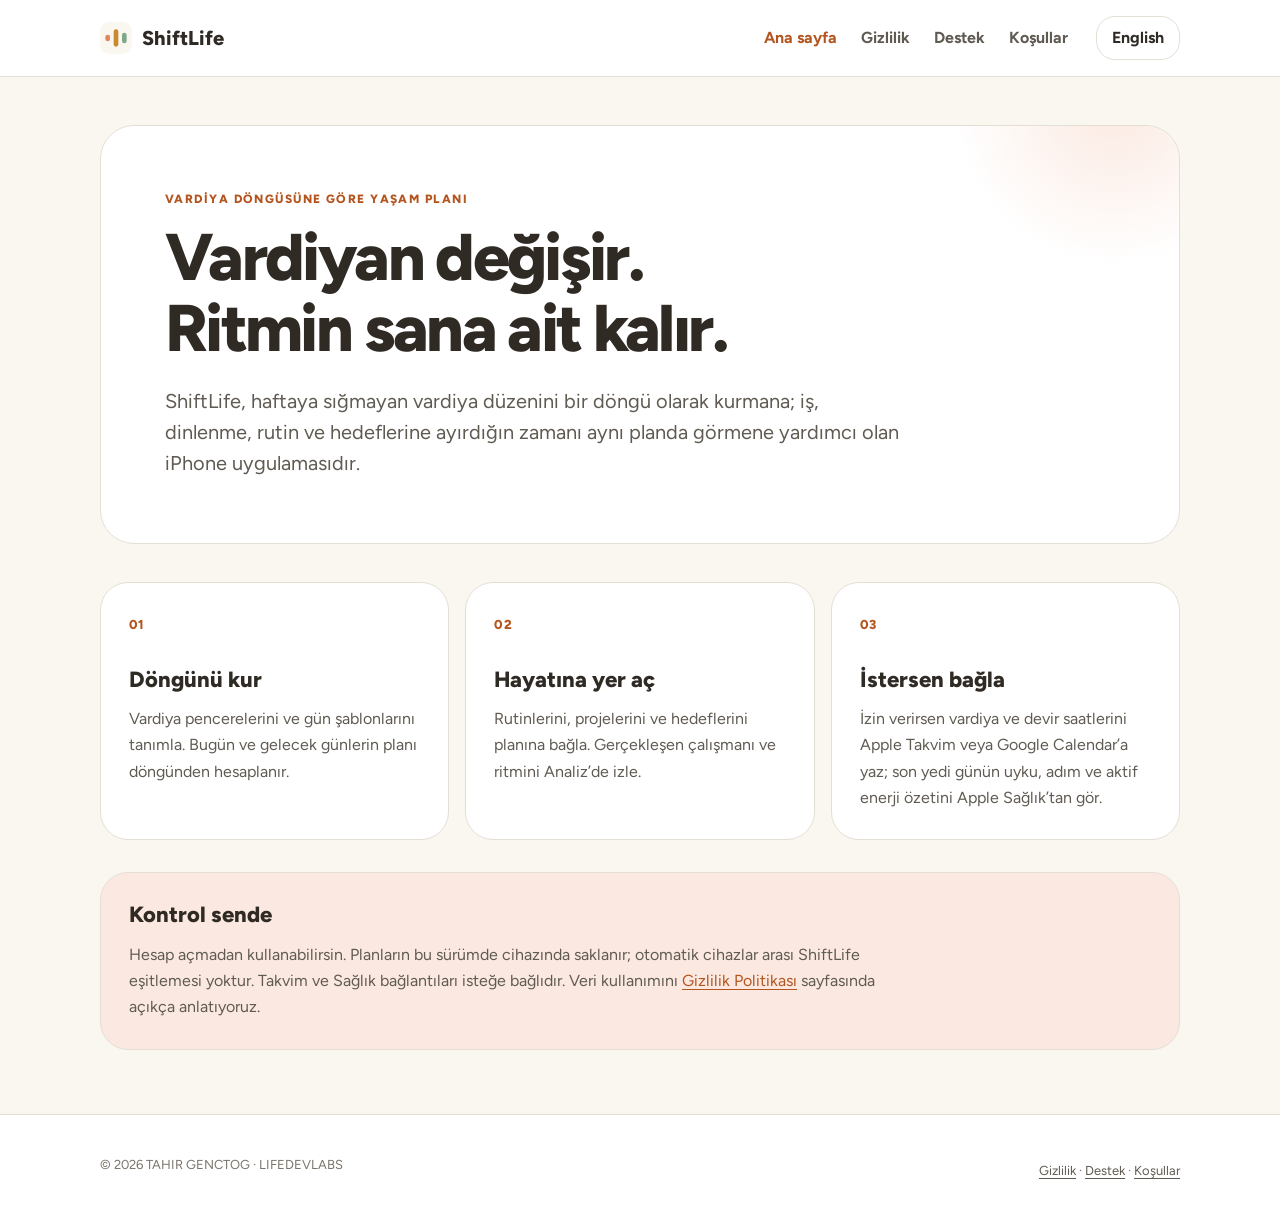
==== index.html @ fd362198 "Publish bilingual ShiftLife support and legal pages" ====
<!doctype html>
<html lang="tr">
<head>
  <meta charset="utf-8">
  <meta name="viewport" content="width=device-width, initial-scale=1">
  <meta name="color-scheme" content="light dark">
  <meta name="description" content="Vardiya döngüne göre gününü, hedeflerini ve dinlenmeni planla.">
  <meta property="og:type" content="website">
  <meta property="og:title" content="ShiftLife · Vardiya Ritmi">
  <meta property="og:description" content="Vardiya döngüne göre gününü, hedeflerini ve dinlenmeni planla.">
  <meta property="og:url" content="https://thrgnctg.github.io/">
  <link rel="canonical" href="https://thrgnctg.github.io/">
  <link rel="alternate" hreflang="tr" href="https://thrgnctg.github.io/">
  <link rel="alternate" hreflang="en" href="https://thrgnctg.github.io/en/">
  <link rel="icon" type="image/svg+xml" href="/favicon.svg">
  <link rel="stylesheet" href="/style.css">
  <title>ShiftLife · Vardiya Ritmi</title>
</head>
<body>
<a class="skip" href="#content">İçeriğe geç</a>
<header class="site-header"><div class="shell header-inner">
  <a class="brand" href="/" aria-label="ShiftLife"><img src="/favicon.svg" alt="" width="32" height="32"><span>ShiftLife</span></a>
  <nav aria-label="Ana menü"><a href="/" aria-current="page">Ana sayfa</a><a href="/privacy/">Gizlilik</a><a href="/support/">Destek</a><a href="/terms/">Koşullar</a></nav>
  <a class="lang" href="/en/" lang="en" hreflang="en">English</a>
</div></header>
<main id="content" class="shell">
  <div class="hero"><p class="eyebrow">VARDİYA DÖNGÜSÜNE GÖRE YAŞAM PLANI</p><h1>Vardiyan değişir.<br>Ritmin sana ait kalır.</h1><p class="lead">ShiftLife, haftaya sığmayan vardiya düzenini bir döngü olarak kurmana; iş, dinlenme, rutin ve hedeflerine ayırdığın zamanı aynı planda görmene yardımcı olan iPhone uygulamasıdır.</p></div>

<section class="card-grid" aria-label="Özellikler">
  <article class="card"><span class="card-index">01</span><h2>Döngünü kur</h2><p>Vardiya pencerelerini ve gün şablonlarını tanımla. Bugün ve gelecek günlerin planı döngünden hesaplanır.</p></article>
  <article class="card"><span class="card-index">02</span><h2>Hayatına yer aç</h2><p>Rutinlerini, projelerini ve hedeflerini planına bağla. Gerçekleşen çalışmanı ve ritmini Analiz’de izle.</p></article>
  <article class="card"><span class="card-index">03</span><h2>İstersen bağla</h2><p>İzin verirsen vardiya ve devir saatlerini Apple Takvim veya Google Calendar’a yaz; son yedi günün uyku, adım ve aktif enerji özetini Apple Sağlık’tan gör.</p></article>
</section>
<section class="notice"><h2>Kontrol sende</h2><p>Hesap açmadan kullanabilirsin. Planların bu sürümde cihazında saklanır; otomatik cihazlar arası ShiftLife eşitlemesi yoktur. Takvim ve Sağlık bağlantıları isteğe bağlıdır. Veri kullanımını <a href="/privacy/">Gizlilik Politikası</a> sayfasında açıkça anlatıyoruz.</p></section>

</main>
<footer class="site-footer"><div class="shell footer-inner"><p>© 2026 TAHIR GENCTOG · LIFEDEVLABS</p><p><a href="/privacy/">Gizlilik</a> · <a href="/support/">Destek</a> · <a href="/terms/">Koşullar</a></p></div></footer>
</body>
</html>
---- style.css ----
@font-face {
  font-family: Figtree;
  src: url('/fonts/Figtree-Regular.ttf') format('truetype');
  font-style: normal;
  font-weight: 400;
  font-display: swap;
}
@font-face {
  font-family: Figtree;
  src: url('/fonts/Figtree-Bold.ttf') format('truetype');
  font-style: normal;
  font-weight: 700;
  font-display: swap;
}
@font-face {
  font-family: Figtree;
  src: url('/fonts/Figtree-ExtraBold.ttf') format('truetype');
  font-style: normal;
  font-weight: 800;
  font-display: swap;
}
:root {
  color-scheme: light dark;
  --bg: #FAF7F1;
  --surface: #FFFFFF;
  --sunken: #F1ECE3;
  --line: #E4DFD5;
  --ink: #2F2A24;
  --ink-2: #605B52;
  --ink-3: #7A756C;
  --accent: #E8845C;
  --accent-tint: #FBE9E1;
  --accent-ink: #B4551F;
  --round: #456B4F;
  --amber: #C98A2E;
  --radius-card: 28px;
  --radius-row: 19px;
}
@media (prefers-color-scheme: dark) {
  :root {
    --bg: #1C1814;
    --surface: #25201B;
    --sunken: #332C25;
    --line: #3D362E;
    --ink: #F5EFE6;
    --ink-2: #B9AFA1;
    --ink-3: #9C9285;
    --accent: #F79A72;
    --accent-tint: #3A241A;
    --accent-ink: #FFBFA0;
    --round: #7FC9A0;
    --amber: #EFBC66;
  }
}
* { box-sizing: border-box; }
html { scroll-behavior: smooth; }
body {
  margin: 0;
  background: var(--bg);
  color: var(--ink);
  font-family: Figtree, -apple-system, BlinkMacSystemFont, sans-serif;
  font-size: 16px;
  line-height: 1.65;
}
img { display: block; max-width: 100%; }
a { color: var(--accent-ink); text-decoration-thickness: 1px; text-underline-offset: 3px; }
a:hover { text-decoration-thickness: 2px; }
a:focus-visible { outline: 3px solid var(--accent); outline-offset: 4px; border-radius: 4px; }
.shell { width: min(100% - 48px, 1080px); margin-inline: auto; }
.skip { position: absolute; left: 16px; top: -80px; z-index: 5; background: var(--surface); padding: 10px 16px; }
.skip:focus { top: 12px; }
.site-header { border-bottom: 1px solid var(--line); background: var(--surface); }
.header-inner { min-height: 76px; display: flex; align-items: center; gap: 28px; }
.brand { display: inline-flex; align-items: center; gap: 10px; flex-shrink: 0; font-size: 20px; font-weight: 800; color: var(--ink); text-decoration: none; }
.header-inner nav { display: flex; flex-wrap: wrap; gap: 24px; margin-left: auto; }
.header-inner nav a { color: var(--ink-2); font-weight: 700; text-decoration: none; }
.header-inner nav a[aria-current="page"] { color: var(--accent-ink); }
.lang { display: inline-flex; justify-content: center; align-items: center; min-height: 44px; padding: 0 15px; border: 1px solid var(--line); border-radius: var(--radius-row); text-decoration: none; color: var(--ink); font-weight: 700; white-space: nowrap; }
.hero { position: relative; overflow: hidden; margin-block: 48px 38px; padding: clamp(28px, 6vw, 64px); border-radius: 34px; background: var(--surface); border: 1px solid var(--line); }
.hero::before { content: ""; position: absolute; width: 320px; height: 320px; right: -95px; top: -180px; border-radius: 50%; background: radial-gradient(circle, var(--accent-tint), transparent 70%); pointer-events: none; }
.hero > * { position: relative; }
.eyebrow { margin: 0 0 12px; color: var(--accent-ink); font-size: 12px; font-weight: 800; letter-spacing: .12em; }
h1 { max-width: 760px; margin: 0; font-size: clamp(37px, 6vw, 66px); line-height: 1.08; letter-spacing: -.04em; font-weight: 800; }
.lead { max-width: 740px; margin: 22px 0 0; font-size: clamp(17px, 2vw, 20px); color: var(--ink-2); line-height: 1.55; }
.card-grid { display: grid; grid-template-columns: repeat(3, 1fr); gap: 16px; margin-block: 32px; }
.card, .notice, .legal section { padding: 28px; border-radius: var(--radius-card); background: var(--surface); border: 1px solid var(--line); }
.card-index { color: var(--accent-ink); font-size: 13px; font-weight: 800; letter-spacing: .1em; }
h2 { margin: 0 0 12px; font-size: 22px; line-height: 1.28; font-weight: 800; }
p { margin: 0; }
p + p { margin-top: 12px; }
.card h2 { margin-top: 28px; }
.card p, .notice p, .legal p { color: var(--ink-2); }
.notice { margin-block: 16px 64px; background: var(--accent-tint); }
.notice p { max-width: 780px; }
.legal { display: grid; gap: 14px; max-width: 860px; margin-bottom: 64px; }
.legal section { scroll-margin-top: 24px; }
.legal p + p { margin-top: 18px; }
.legal strong { color: var(--ink); }
.legal .contact { background: var(--accent-tint); }
.email { font-size: clamp(18px, 3vw, 25px); font-weight: 800; overflow-wrap: anywhere; }
.button { display: inline-flex; min-height: 48px; align-items: center; padding: 9px 20px; border-radius: var(--radius-row); background: var(--accent-ink); color: #fff; font-weight: 700; text-decoration: none; }
.button:hover { text-decoration: underline; }
.site-footer { border-top: 1px solid var(--line); background: var(--surface); }
.footer-inner { min-height: 100px; display: flex; justify-content: space-between; align-items: center; gap: 14px; color: var(--ink-3); font-size: 13px; }
.footer-inner a { color: var(--ink-2); }
@media (max-width: 760px) {
  .shell { width: min(100% - 32px, 1080px); }
  .header-inner { display: grid; grid-template-columns: 1fr auto; gap: 0 10px; padding-block: 12px; }
  .header-inner nav { grid-row: 2; grid-column: 1 / -1; order: 3; margin: 8px 0 0; gap: 15px; overflow-x: auto; flex-wrap: nowrap; white-space: nowrap; }
  .header-inner nav a { padding-block: 8px; }
  .lang { grid-column: 2; grid-row: 1; }
  .hero { margin-block: 24px; padding: 28px; }
  .card-grid { grid-template-columns: 1fr; gap: 12px; }
  .card h2 { margin-top: 12px; }
  .card, .notice, .legal section { padding: 24px; }
  .footer-inner { padding-block: 24px; align-items: flex-start; flex-direction: column; }
}
@media (prefers-reduced-motion: reduce) { html { scroll-behavior: auto; } }
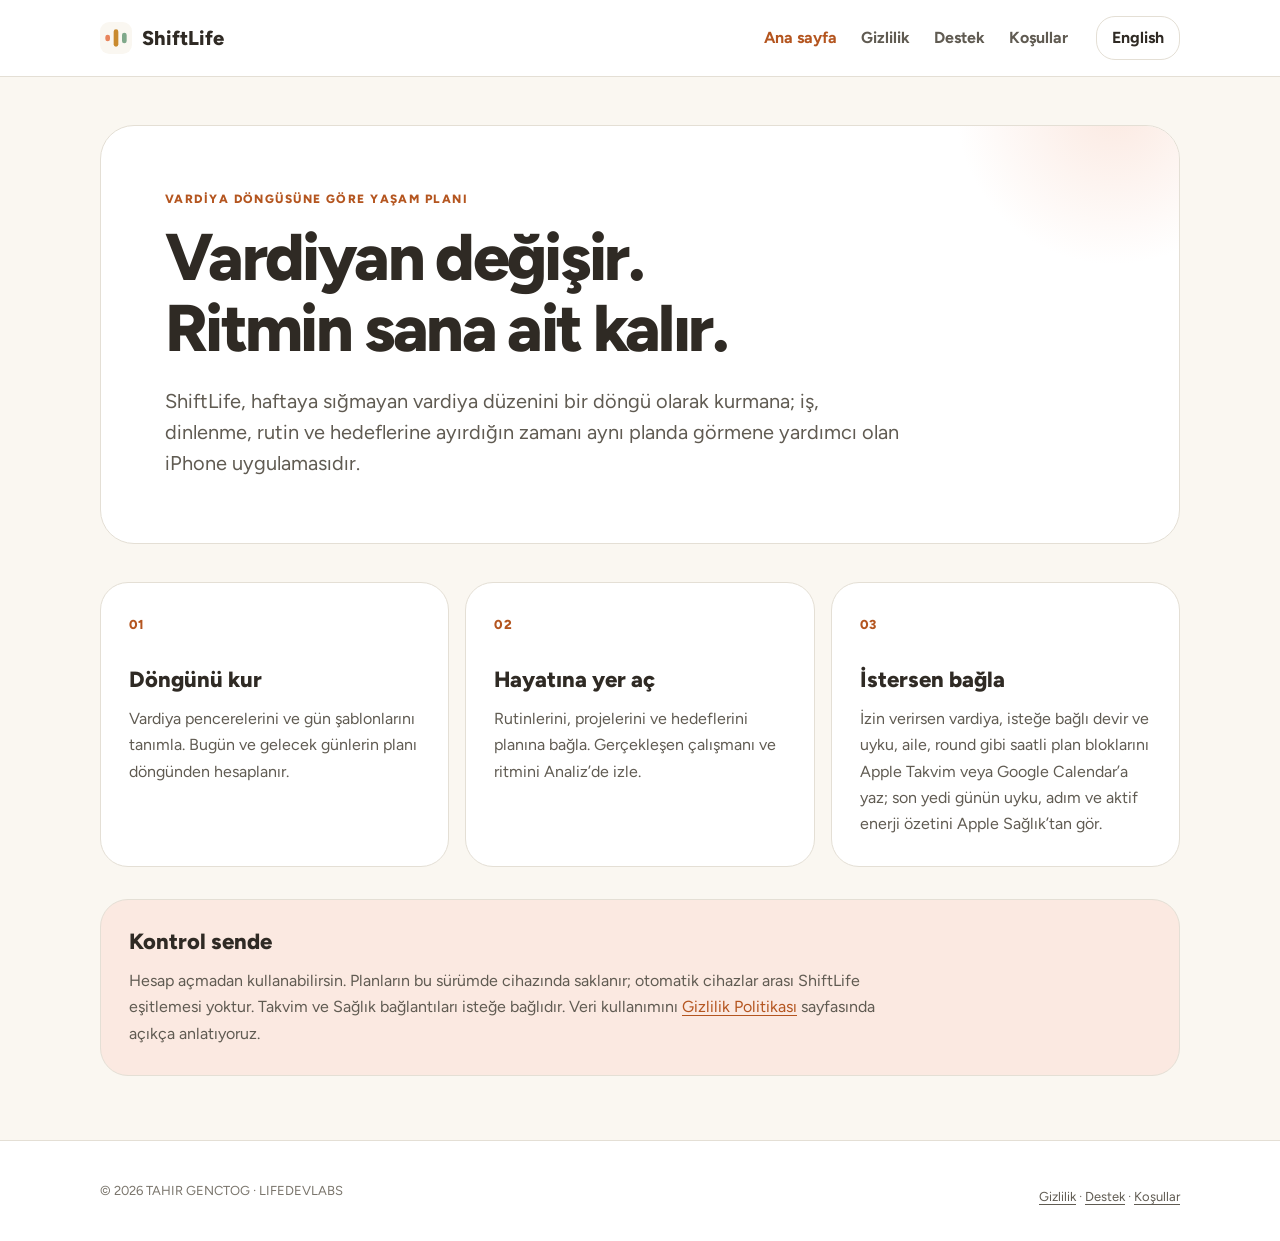
==== commit ec8db912: "Update calendar privacy scope for ShiftLife 1.0" ====
--- a/index.html
+++ b/index.html
@@ -3,15 +3,16 @@
 <head>
   <meta charset="utf-8">
   <meta name="viewport" content="width=device-width, initial-scale=1">
+  <meta name="google-site-verification" content="ZOvy3cL8KDfEu2qvsGk_tlrdckcJPJMAosgKHQQffbM" />
   <meta name="color-scheme" content="light dark">
   <meta name="description" content="Vardiya döngüne göre gününü, hedeflerini ve dinlenmeni planla.">
   <meta property="og:type" content="website">
   <meta property="og:title" content="ShiftLife · Vardiya Ritmi">
   <meta property="og:description" content="Vardiya döngüne göre gününü, hedeflerini ve dinlenmeni planla.">
-  <meta property="og:url" content="https://thrgnctg.github.io/">
-  <link rel="canonical" href="https://thrgnctg.github.io/">
-  <link rel="alternate" hreflang="tr" href="https://thrgnctg.github.io/">
-  <link rel="alternate" hreflang="en" href="https://thrgnctg.github.io/en/">
+  <meta property="og:url" content="https://lifedevlabs.com/">
+  <link rel="canonical" href="https://lifedevlabs.com/">
+  <link rel="alternate" hreflang="tr" href="https://lifedevlabs.com/">
+  <link rel="alternate" hreflang="en" href="https://lifedevlabs.com/en/">
   <link rel="icon" type="image/svg+xml" href="/favicon.svg">
   <link rel="stylesheet" href="/style.css">
   <title>ShiftLife · Vardiya Ritmi</title>
@@ -29,7 +30,7 @@
 <section class="card-grid" aria-label="Özellikler">
   <article class="card"><span class="card-index">01</span><h2>Döngünü kur</h2><p>Vardiya pencerelerini ve gün şablonlarını tanımla. Bugün ve gelecek günlerin planı döngünden hesaplanır.</p></article>
   <article class="card"><span class="card-index">02</span><h2>Hayatına yer aç</h2><p>Rutinlerini, projelerini ve hedeflerini planına bağla. Gerçekleşen çalışmanı ve ritmini Analiz’de izle.</p></article>
-  <article class="card"><span class="card-index">03</span><h2>İstersen bağla</h2><p>İzin verirsen vardiya ve devir saatlerini Apple Takvim veya Google Calendar’a yaz; son yedi günün uyku, adım ve aktif enerji özetini Apple Sağlık’tan gör.</p></article>
+  <article class="card"><span class="card-index">03</span><h2>İstersen bağla</h2><p>İzin verirsen vardiya, isteğe bağlı devir ve uyku, aile, round gibi saatli plan bloklarını Apple Takvim veya Google Calendar’a yaz; son yedi günün uyku, adım ve aktif enerji özetini Apple Sağlık’tan gör.</p></article>
 </section>
 <section class="notice"><h2>Kontrol sende</h2><p>Hesap açmadan kullanabilirsin. Planların bu sürümde cihazında saklanır; otomatik cihazlar arası ShiftLife eşitlemesi yoktur. Takvim ve Sağlık bağlantıları isteğe bağlıdır. Veri kullanımını <a href="/privacy/">Gizlilik Politikası</a> sayfasında açıkça anlatıyoruz.</p></section>
 
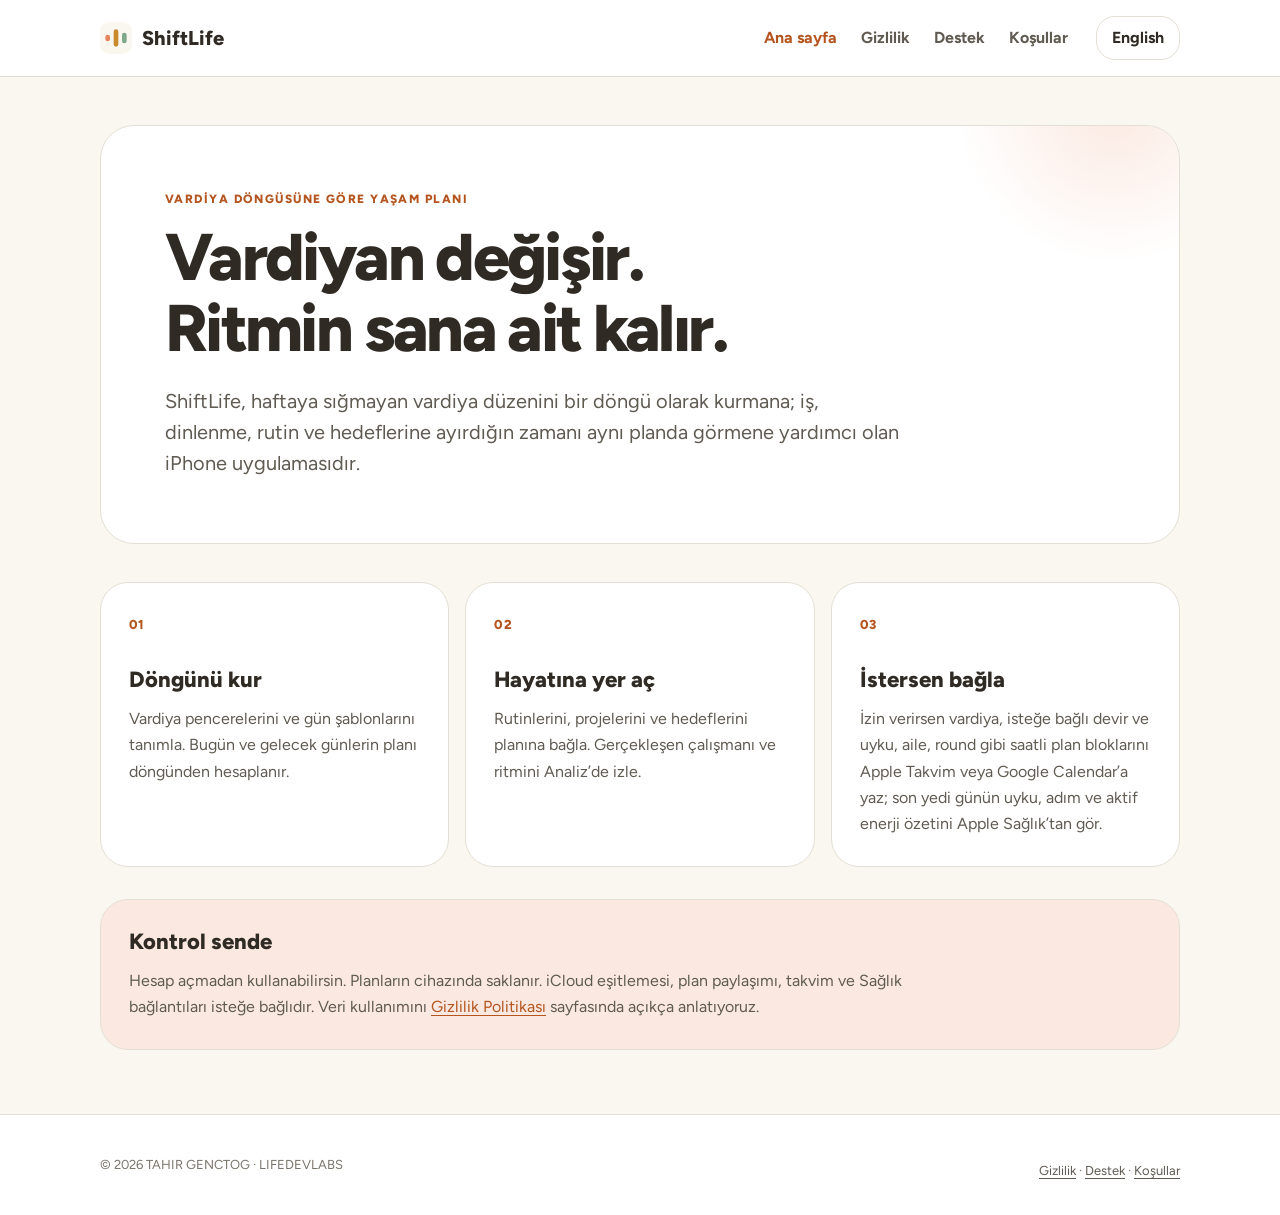
==== commit 23ab9c50: "Gizlilik: isteğe bağlı plan paylaşımı ve iCloud eşitlemesi bölümleri (ShiftLife 1.0.8) Co-Authored-B" ====
--- a/index.html
+++ b/index.html
@@ -32,7 +32,7 @@
   <article class="card"><span class="card-index">02</span><h2>Hayatına yer aç</h2><p>Rutinlerini, projelerini ve hedeflerini planına bağla. Gerçekleşen çalışmanı ve ritmini Analiz’de izle.</p></article>
   <article class="card"><span class="card-index">03</span><h2>İstersen bağla</h2><p>İzin verirsen vardiya, isteğe bağlı devir ve uyku, aile, round gibi saatli plan bloklarını Apple Takvim veya Google Calendar’a yaz; son yedi günün uyku, adım ve aktif enerji özetini Apple Sağlık’tan gör.</p></article>
 </section>
-<section class="notice"><h2>Kontrol sende</h2><p>Hesap açmadan kullanabilirsin. Planların bu sürümde cihazında saklanır; otomatik cihazlar arası ShiftLife eşitlemesi yoktur. Takvim ve Sağlık bağlantıları isteğe bağlıdır. Veri kullanımını <a href="/privacy/">Gizlilik Politikası</a> sayfasında açıkça anlatıyoruz.</p></section>
+<section class="notice"><h2>Kontrol sende</h2><p>Hesap açmadan kullanabilirsin. Planların cihazında saklanır. iCloud eşitlemesi, plan paylaşımı, takvim ve Sağlık bağlantıları isteğe bağlıdır. Veri kullanımını <a href="/privacy/">Gizlilik Politikası</a> sayfasında açıkça anlatıyoruz.</p></section>
 
 </main>
 <footer class="site-footer"><div class="shell footer-inner"><p>© 2026 TAHIR GENCTOG · LIFEDEVLABS</p><p><a href="/privacy/">Gizlilik</a> · <a href="/support/">Destek</a> · <a href="/terms/">Koşullar</a></p></div></footer>
